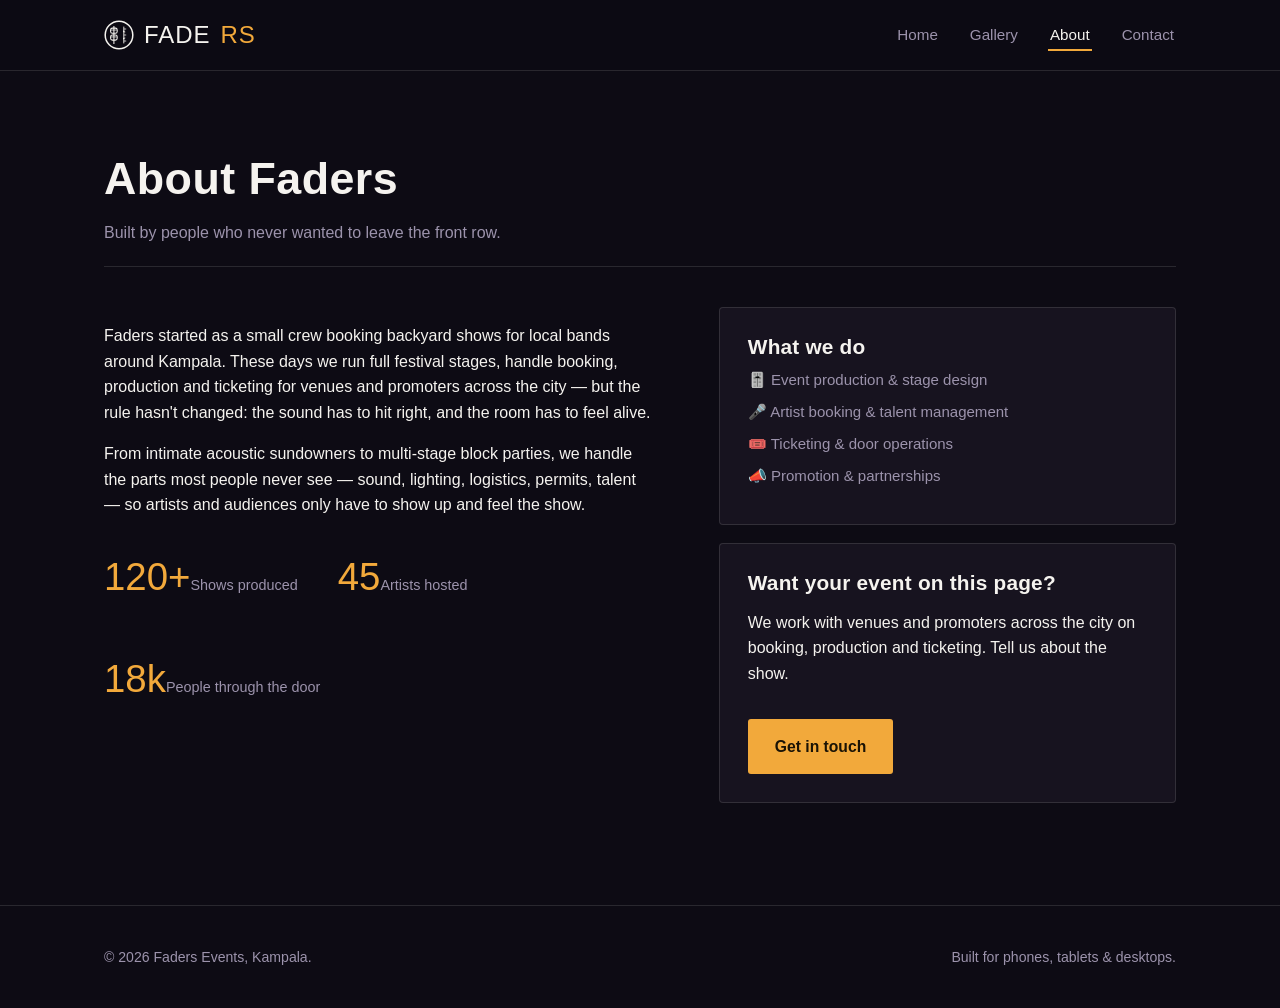
==== about.html @ ee106e18 "Add files via upload" ====
<!DOCTYPE html>
<html lang="en">
<head>
  <meta charset="UTF-8" />
  <meta name="viewport" content="width=device-width, initial-scale=1, viewport-fit=cover" />
  <title>About — Faders</title>
  <meta name="description" content="Faders is a Kampala-based concert and events crew — here's who we are, what we do, and the team behind the shows." />
  <meta http-equiv="Content-Security-Policy" content="default-src 'self'; img-src 'self' https: data:; style-src 'self' https://fonts.googleapis.com 'unsafe-inline'; font-src https://fonts.gstatic.com; script-src 'self';">
  <link rel="stylesheet" href="css/styles.css" />
</head>
<body>
  <a class="skip-link" href="#main">Skip to content</a>

  <header class="site-header">
    <nav class="nav">
      <a class="brand" href="index.html">
        <svg class="brand-mark" viewBox="0 0 100 100" aria-hidden="true" focusable="false">
          <circle cx="50" cy="50" r="46" fill="none" stroke="currentColor" stroke-width="5"/>
          <line x1="33" y1="20" x2="33" y2="80" stroke="currentColor" stroke-width="3.5"/>
          <rect x="22" y="27" width="22" height="17" rx="6" fill="none" stroke="currentColor" stroke-width="3.5"/>
          <line x1="23.5" y1="33.5" x2="42.5" y2="33.5" stroke="currentColor" stroke-width="2.5"/>
          <rect x="22" y="50" width="22" height="17" rx="6" fill="none" stroke="currentColor" stroke-width="3.5"/>
          <line x1="23.5" y1="56.5" x2="42.5" y2="56.5" stroke="currentColor" stroke-width="2.5"/>
          <line x1="66" y1="22" x2="66" y2="78" stroke="currentColor" stroke-width="3"/>
          <line x1="66" y1="30" x2="74" y2="30" stroke="currentColor" stroke-width="2.5"/>
          <line x1="66" y1="40" x2="71" y2="40" stroke="currentColor" stroke-width="2"/>
          <line x1="66" y1="50" x2="74" y2="50" stroke="currentColor" stroke-width="2.5"/>
          <line x1="66" y1="60" x2="71" y2="60" stroke="currentColor" stroke-width="2"/>
          <line x1="66" y1="70" x2="74" y2="70" stroke="currentColor" stroke-width="2.5"/>
          <circle cx="66" cy="38" r="2.6" fill="currentColor"/>
          <circle cx="66" cy="62" r="2.6" fill="currentColor"/>
        </svg>
        FADE<span>RS</span>
      </a>
      <button class="nav-toggle" aria-label="Toggle menu" aria-expanded="false">
        <span></span><span></span><span></span>
      </button>
      <ul class="nav-links">
        <li><a href="index.html">Home</a></li>
        <li><a href="gallery.html">Gallery</a></li>
        <li><a href="about.html" aria-current="page">About</a></li>
        <li><a href="contact.html">Contact</a></li>
      </ul>
    </nav>
  </header>

  <main id="main">
    <section class="section">
      <div class="container">
        <div class="section-head">
          <div>
            <h2>About Faders</h2>
            <p>Built by people who never wanted to leave the front row.</p>
          </div>
        </div>

        <div class="about-grid">
          <div>
            <p>
              Faders started as a small crew booking backyard shows for local bands
              around Kampala. These days we run full festival stages, handle
              booking, production and ticketing for venues and promoters across
              the city — but the rule hasn't changed: the sound has to hit right,
              and the room has to feel alive.
            </p>
            <p>
              From intimate acoustic sundowners to multi-stage block parties, we
              handle the parts most people never see — sound, lighting, logistics,
              permits, talent — so artists and audiences only have to show up and
              feel the show.
            </p>
            <div class="stat-row">
              <div class="stat"><span class="num">120+</span><span class="label">Shows produced</span></div>
              <div class="stat"><span class="num">45</span><span class="label">Artists hosted</span></div>
              <div class="stat"><span class="num">18k</span><span class="label">People through the door</span></div>
            </div>
          </div>
          <div>
            <div class="info-card">
              <h3>What we do</h3>
              <div class="row">🎚️ Event production &amp; stage design</div>
              <div class="row">🎤 Artist booking &amp; talent management</div>
              <div class="row">🎟️ Ticketing &amp; door operations</div>
              <div class="row">📣 Promotion &amp; partnerships</div>
            </div>
            <div class="info-card">
              <h3>Want your event on this page?</h3>
              <p style="max-width:none;">
                We work with venues and promoters across the city on booking,
                production and ticketing. Tell us about the show.
              </p>
              <a class="btn btn-primary" href="contact.html" style="margin-top:16px;">Get in touch</a>
            </div>
          </div>
        </div>
      </div>
    </section>
  </main>

  <footer class="site-footer">
    <div class="container footer-row">
      <span>© 2026 Faders Events, Kampala.</span>
      <span>Built for phones, tablets &amp; desktops.</span>
    </div>
  </footer>

  <script src="js/script.js"></script>
</body>
</html>
---- css/styles.css ----
/* =========================================================
   Faders — Concert & Event Site
   Token system
   Color:
     --ink        #0D0B14  (stage-black background)
     --ink-raised #17131F  (panels, slightly lifted)
     --paper      #F5F3EF  (primary text / light surfaces)
     --muted      #9C93AC  (secondary text, violet-grey)
     --amber      #F2A93B  (spotlight accent — primary)
     --magenta    #E63E8C  (secondary accent — used sparingly)
     --line       rgba(245,243,239,0.12) (hairline dividers)
   Type:
     Display: "Bebas Neue" — poster/ticket headline face
     Body:    "Work Sans"  — clean, humanist body face
   ========================================================= */

@import url('https://fonts.googleapis.com/css2?family=Bebas+Neue&family=Work+Sans:wght@400;500;600&display=swap');

:root{
  --ink: #0D0B14;
  --ink-raised: #17131F;
  --paper: #F5F3EF;
  --muted: #9C93AC;
  --amber: #F2A93B;
  --magenta: #E63E8C;
  --line: rgba(245,243,239,0.12);
  --max: 1120px;
}

*{ box-sizing: border-box; }
html{ scroll-behavior: smooth; }

body{
  margin:0;
  background: var(--ink);
  color: var(--paper);
  font-family: 'Work Sans', -apple-system, BlinkMacSystemFont, sans-serif;
  font-size: 16px;
  line-height: 1.6;
  -webkit-font-smoothing: antialiased;
}

img{ max-width:100%; display:block; }
a{ color: inherit; text-decoration:none; }

h1,h2,h3{
  font-family:'Bebas Neue', 'Work Sans', sans-serif;
  letter-spacing: 0.01em;
  line-height: 1.05;
  margin: 0 0 0.4em;
}
h1{ font-size: clamp(2.6rem, 7vw, 5.2rem); }
h2{ font-size: clamp(1.8rem, 4.2vw, 2.8rem); }
h3{ font-size: 1.3rem; }
p{ max-width: 62ch; color: var(--paper); }
p.lead{ color: var(--muted); font-size:1.05rem; max-width:56ch; }

.container{
  max-width: var(--max);
  margin: 0 auto;
  padding: 0 24px;
}

/* ---------- Header / nav ---------- */
.site-header{
  position: sticky; top:0; z-index: 50;
  background: rgba(13,11,20,0.86);
  backdrop-filter: blur(10px);
  border-bottom: 1px solid var(--line);
}
/* On the home page the header sits directly over the stage photo, so it's
   lighter than the solid version other pages use — the light beams show
   through at the very top, with the blur keeping the nav text readable. */
.site-header--home{
  background: rgba(13,11,20,0.4);
  border-bottom-color: transparent;
}
.nav{
  display:flex; align-items:center; justify-content:space-between;
  padding: 16px 24px;
  max-width: var(--max); margin:0 auto;
}
.brand{
  display:flex;
  align-items:center;
  gap: 10px;
  font-family:'Bebas Neue', sans-serif;
  font-size: 1.5rem;
  letter-spacing: 0.04em;
  color: var(--paper);
}
.brand span{ color: var(--amber); }
.brand-mark{
  width: 30px;
  height: 30px;
  color: var(--paper);
  flex-shrink:0;
}

.nav-links{
  display:flex; gap: 28px;
  list-style:none; margin:0; padding:0;
}
.nav-links a{
  color: var(--muted);
  font-weight:500;
  font-size: 0.95rem;
  padding: 6px 2px;
  border-bottom: 2px solid transparent;
  transition: color .2s ease, border-color .2s ease;
}
.nav-links a:hover,
.nav-links a[aria-current="page"]{
  color: var(--paper);
  border-color: var(--amber);
}

.nav-toggle{
  display:none;
  background:none; border:0; cursor:pointer;
  padding: 6px;
}
.nav-toggle span{
  display:block; width:24px; height:2px; margin:5px 0;
  background: var(--paper); transition: transform .2s ease, opacity .2s ease;
}

@media (max-width: 760px){
  .nav-toggle{ display:block; }
  .nav-links{
    position:absolute; top:100%; left:0; right:0;
    flex-direction:column; gap:0;
    background: var(--ink-raised);
    border-bottom: 1px solid var(--line);
    max-height:0; overflow:hidden;
    transition: max-height .25s ease;
  }
  .nav-links.open{ max-height: 320px; }
  .nav-links li{ border-top:1px solid var(--line); }
  .nav-links a{ display:block; padding: 16px 24px; border-bottom:none; }
}

/* ---------- Whole-page background photo ----------
   Fixed full-viewport layer behind every section on the home page — the
   photo is shown as given (cover + center, no cropping/repositioning),
   with a single flat dark tint on top just for text legibility. Because
   it's position:fixed (not background-attachment:fixed), it stays put
   while the page content scrolls over it, on desktop and mobile alike. */
.site-top-bg{
  position:fixed;
  top:0; left:0; right:0; bottom:0;
  z-index:-1;
  pointer-events:none;
  background-color: var(--ink);
  background-image:
    linear-gradient(rgba(13,11,20,0.55), rgba(13,11,20,0.55)),
    url("../images/hero-bg.jpg");
  background-repeat: no-repeat;
  background-position: center;
  background-size: cover;
}

.hero{
  position:relative;
  min-height: 560px;
  padding: 90px 0 120px;
  overflow:hidden;
  display:flex;
  align-items:center;
  justify-content:center;
}
.hero .container{
  text-align:center;
  display:flex;
  flex-direction:column;
  align-items:center;
}
.hero-badge{
  display:flex;
  flex-direction:column;
  align-items:center;
  gap: 10px;
  margin-bottom: 36px;
}
.hero-badge-mark{
  width: 92px;
  height: 92px;
  color: var(--paper);
}
.hero-badge-word{
  font-family:'Bebas Neue', sans-serif;
  font-size: 1.7rem;
  letter-spacing: 0.06em;
  color: var(--paper);
}
.hero h1{ max-width: 16ch; text-transform: uppercase; }
.hero .lead{ margin-top: 18px; max-width: 46ch; }

.btn{
  display:inline-flex; align-items:center; gap:8px;
  padding: 14px 26px;
  border-radius: 3px;
  font-weight:600; font-size:0.98rem;
  border: 1px solid transparent;
  cursor:pointer;
  transition: transform .15s ease, background .2s ease, border-color .2s ease;
}
.btn:active{ transform: translateY(1px); }
.btn-primary{ background: var(--amber); color: #1a1305; }
.btn-primary:hover{ background:#f7ba5a; }
.btn-ghost{ border-color: var(--line); color: var(--paper); }
.btn-ghost:hover{ border-color: var(--paper); }

/* ---------- Ticket-stub event list ---------- */
.section{ padding: 84px 0; }
.section-head{
  display:flex; align-items:baseline; justify-content:space-between;
  gap:24px; margin-bottom: 40px; flex-wrap:wrap;
  border-bottom: 1px solid var(--line);
  padding-bottom: 20px;
}
.section-head p{ color: var(--muted); margin:0; }

.tickets{ display:flex; flex-direction:column; gap:2px; }

.ticket{
  display:grid;
  grid-template-columns: 108px 1fr auto;
  align-items:center;
  gap: 24px;
  padding: 22px 8px;
  border-bottom: 1px dashed var(--line);
  position:relative;
}
.ticket:first-child{ border-top: 1px dashed var(--line); }

.ticket-date{
  font-family:'Bebas Neue', sans-serif;
  color: var(--amber);
  text-align:center;
  line-height:1;
}
.ticket-date .day{ font-size: 2.4rem; display:block; }
.ticket-date .mon{ font-size: 0.9rem; color: var(--muted); letter-spacing:0.08em; }

.ticket-info h3{ margin:0 0 6px; font-size:1.35rem; }
.ticket-info .meta{ color: var(--muted); font-size:0.92rem; }
.ticket-info .meta span:not(:last-child)::after{ content:"  •  "; color: var(--line); }

.ticket-price{ text-align:right; }
.ticket-price .amount{ display:block; font-weight:600; color: var(--paper); }
.ticket-price a{
  font-size:0.88rem; color: var(--magenta); font-weight:600;
}

@media (max-width: 620px){
  .ticket{ grid-template-columns: 72px 1fr; }
  .ticket-price{ grid-column: 1 / -1; text-align:left; margin-top:6px; }
}

/* ---------- About / stats ---------- */
.about-grid{
  display:grid; grid-template-columns: 1.1fr 0.9fr; gap: 56px; align-items:start;
}
.stat-row{ display:flex; gap: 40px; margin-top: 28px; flex-wrap:wrap; }
.stat .num{ font-family:'Bebas Neue', sans-serif; font-size:2.4rem; color: var(--amber); }
.stat .label{ color: var(--muted); font-size:0.9rem; }

@media (max-width: 820px){
  .about-grid{ grid-template-columns: 1fr; }
}

/* ---------- Gallery ---------- */
.filter-bar{
  display:flex; gap:10px; flex-wrap:wrap; margin-bottom: 32px;
}
.filter-btn{
  background:none; border:1px solid var(--line); color: var(--muted);
  padding: 9px 18px; border-radius: 999px; font-size:0.88rem; font-weight:500;
  cursor:pointer; transition: all .2s ease;
}
.filter-btn:hover{ border-color: var(--amber); color: var(--paper); }
.filter-btn.active{ background: var(--amber); border-color: var(--amber); color:#1a1305; }

.gallery-grid{
  display:grid;
  grid-template-columns: repeat(4, 1fr);
  grid-auto-rows: 160px;
  gap: 10px;
}
.gallery-item{
  position:relative; overflow:hidden; cursor:pointer;
  background: var(--ink-raised);
}
.gallery-item img{
  width:100%; height:100%; object-fit:cover;
  transition: transform .4s ease, filter .4s ease;
  filter: grayscale(0.15) contrast(1.05);
}
.gallery-item:hover img{ transform: scale(1.06); filter: grayscale(0) contrast(1.1); }
.gallery-item .tag{
  position:absolute; left:10px; bottom:10px;
  font-size:0.72rem; font-weight:600; letter-spacing:0.03em;
  color: var(--paper); background: rgba(13,11,20,0.72);
  padding: 5px 10px; border-radius:3px;
  backdrop-filter: blur(3px);
}

.gallery-item.big{ grid-row: span 2; grid-column: span 2; }

@media (max-width: 900px){
  .gallery-grid{ grid-template-columns: repeat(3, 1fr); grid-auto-rows: 130px; }
}
@media (max-width: 620px){
  .gallery-grid{ grid-template-columns: repeat(2, 1fr); grid-auto-rows: 120px; }
  .gallery-item.big{ grid-column: span 2; grid-row: span 1; }
}

/* Lightbox */
.lightbox{
  position:fixed; inset:0; background: rgba(8,7,12,0.94);
  display:none; align-items:center; justify-content:center;
  z-index: 100; padding: 24px;
}
.lightbox.open{ display:flex; }
.lightbox img{ max-width: min(920px, 92vw); max-height: 82vh; border-radius:4px; }
.lightbox-cap{ color: var(--muted); text-align:center; margin-top:14px; font-size:0.9rem; }
.lightbox-close{
  position:absolute; top:22px; right:26px;
  background:none; border:1px solid var(--line); color: var(--paper);
  width:40px; height:40px; border-radius:50%; font-size:1.1rem; cursor:pointer;
}
.lightbox-nav{
  position:absolute; top:50%; transform:translateY(-50%);
  background:none; border:1px solid var(--line); color: var(--paper);
  width:44px; height:44px; border-radius:50%; font-size:1.2rem; cursor:pointer;
}
.lightbox-prev{ left:20px; } .lightbox-next{ right:20px; }

/* ---------- Contact ---------- */
.contact-grid{
  display:grid; grid-template-columns: 1fr 0.85fr; gap: 56px;
}
.field{ margin-bottom: 20px; }
.field label{
  display:block; font-size:0.86rem; color: var(--muted); margin-bottom:8px; font-weight:500;
}
.field input, .field textarea{
  width:100%; background: var(--ink-raised); border: 1px solid var(--line);
  color: var(--paper); padding: 13px 14px; border-radius:4px; font-size:0.98rem;
  font-family: inherit;
}
.field input:focus, .field textarea:focus{
  outline: 2px solid var(--amber); outline-offset:1px; border-color: var(--amber);
}
.field .error{ color: var(--magenta); font-size:0.82rem; margin-top:6px; display:none; }
.field.invalid .error{ display:block; }
.field.invalid input, .field.invalid textarea{ border-color: var(--magenta); }

.form-status{
  margin-top:16px; padding:14px 16px; border-radius:4px; font-size:0.92rem;
  display:none; border:1px solid var(--line);
}
.form-status.show{ display:block; }
.form-status.ok{ color: var(--amber); border-color: var(--amber); }

.info-card{
  background: var(--ink-raised); border:1px solid var(--line); border-radius:4px;
  padding: 28px; margin-bottom:18px;
}
.info-card h3{ margin-bottom:10px; }
.info-card .row{ display:flex; gap:12px; color:var(--muted); margin-bottom:8px; font-size:0.94rem; }
.socials{ display:flex; gap:14px; margin-top:16px; }
.socials a{
  border:1px solid var(--line); border-radius:50%; width:38px; height:38px;
  display:flex; align-items:center; justify-content:center; font-size:0.85rem;
  color: var(--paper); transition: border-color .2s ease, color .2s ease;
}
.socials a:hover{ border-color: var(--amber); color: var(--amber); }

@media (max-width: 820px){
  .contact-grid{ grid-template-columns: 1fr; }
}

/* ---------- Footer ---------- */
.site-footer{
  border-top:1px solid var(--line);
  padding: 40px 0;
  color: var(--muted);
  font-size:0.88rem;
  background: rgba(13,11,20,0.55);
}
.footer-row{
  display:flex; justify-content:space-between; align-items:center; flex-wrap:wrap; gap:12px;
}

/* ---------- Utility ---------- */
.skip-link{
  position:absolute; left:-999px; top:0;
  background: var(--amber); color:#1a1305; padding:10px 16px; z-index:200;
}
.skip-link:focus{ left: 12px; top:12px; }

@media (prefers-reduced-motion: reduce){
  *{ animation-duration:0.001ms !important; transition-duration:0.001ms !important; }
}
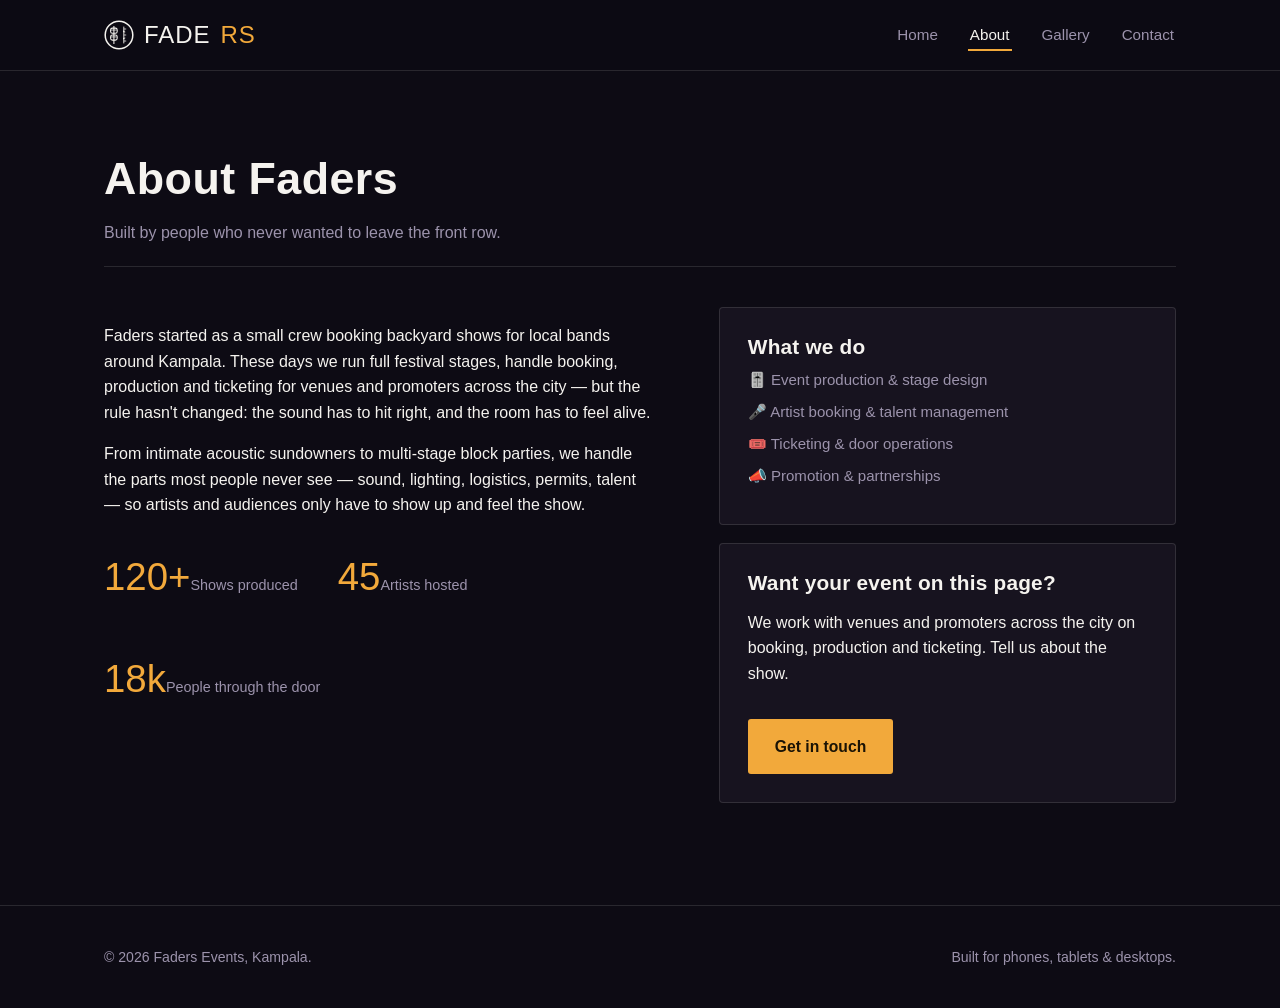
==== commit 56e695f5: "Update about.html" ====
--- a/about.html
+++ b/about.html
@@ -37,8 +37,8 @@
       </button>
       <ul class="nav-links">
         <li><a href="index.html">Home</a></li>
+        <li><a href="about.html" aria-current="page">About</a></li>
         <li><a href="gallery.html">Gallery</a></li>
-        <li><a href="about.html" aria-current="page">About</a></li>
         <li><a href="contact.html">Contact</a></li>
       </ul>
     </nav>
--- a/css/styles.css
+++ b/css/styles.css
@@ -169,23 +169,29 @@
   align-items:center;
   justify-content:center;
 }
-.hero .container{
-  text-align:center;
+.hero-row{
+  display:flex;
+  align-items:center;
+  justify-content:space-between;
+  gap: 48px;
+}
+.hero-content{
+  text-align:left;
   display:flex;
   flex-direction:column;
-  align-items:center;
+  align-items:flex-start;
 }
 .hero-badge{
   display:flex;
-  flex-direction:column;
   align-items:center;
   gap: 10px;
-  margin-bottom: 36px;
+  margin-bottom: 28px;
 }
 .hero-badge-mark{
-  width: 92px;
-  height: 92px;
-  color: var(--paper);
+  width: 54px;
+  height: 54px;
+  color: var(--paper);
+  flex-shrink:0;
 }
 .hero-badge-word{
   font-family:'Bebas Neue', sans-serif;
@@ -195,6 +201,36 @@
 }
 .hero h1{ max-width: 16ch; text-transform: uppercase; }
 .hero .lead{ margin-top: 18px; max-width: 46ch; }
+
+/* Shifts the hero's left edge closer to the browser edge than the
+   24px every other section uses — this is the knob to turn if you want
+   the headline to sit further left (lower number) or further right
+   (higher number, up to 24px to match the rest of the site). */
+.hero .container{
+  padding-left: 0px;
+}
+
+/* Right-side logo slot — empty (and invisible) until you add your own
+   image at images/logo.png; sized so a square or landscape logo both sit
+   nicely without stretching. */
+.hero-logo{
+  flex-shrink:0;
+  width: 180px;
+  max-width: 32vw;
+}
+.hero-logo img{
+  width:100%;
+  height:auto;
+}
+
+@media (max-width: 760px){
+  .hero-row{
+    flex-direction:column-reverse;
+    gap: 28px;
+    text-align:left;
+  }
+  .hero-logo{ width: 120px; max-width: 40vw; }
+}
 
 .btn{
   display:inline-flex; align-items:center; gap:8px;
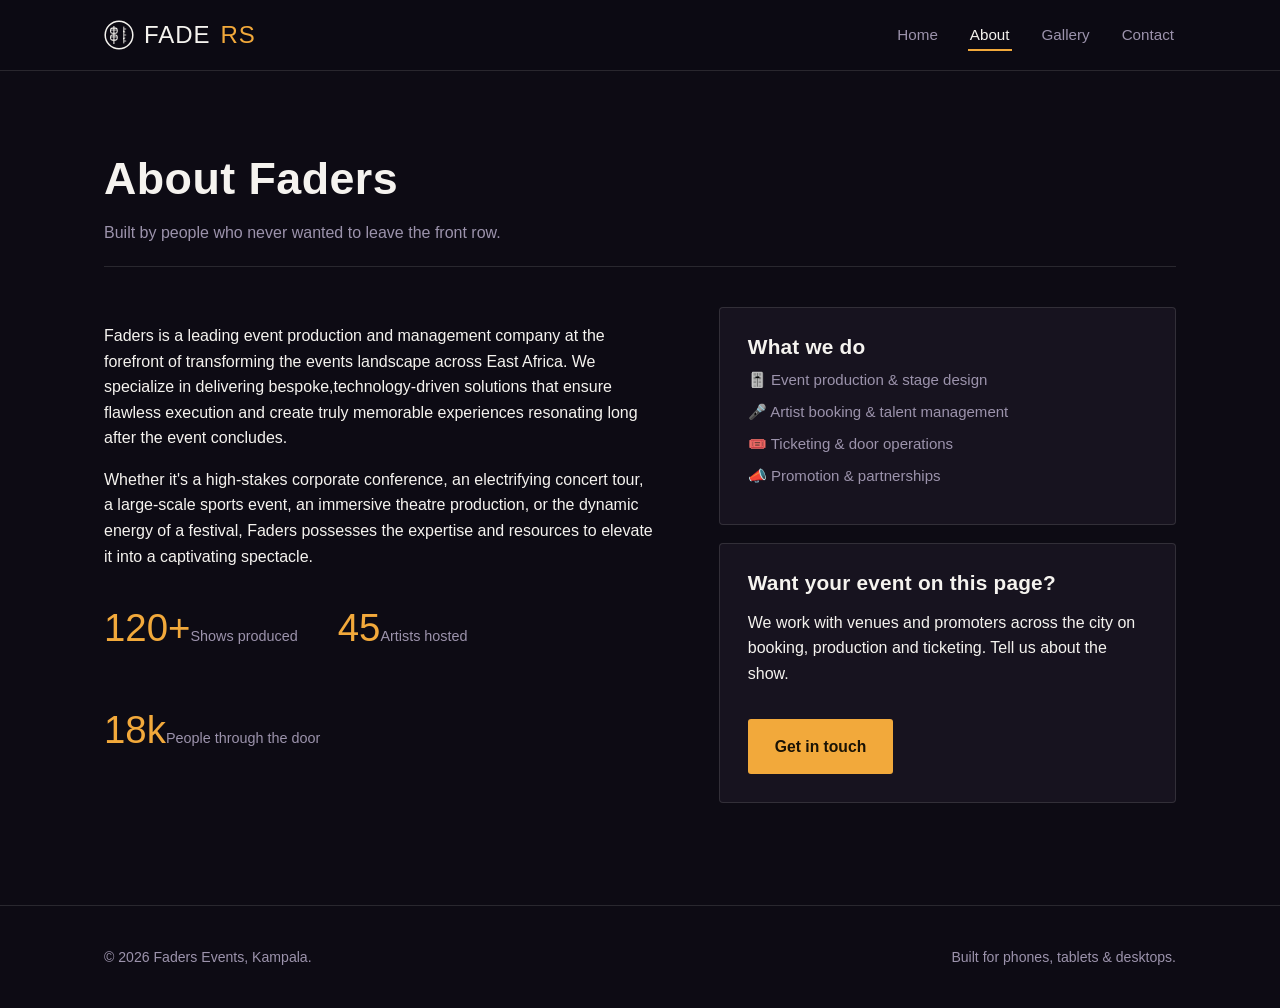
==== commit b7825907: "Revise about section for clarity and detail" ====
--- a/about.html
+++ b/about.html
@@ -57,17 +57,17 @@
         <div class="about-grid">
           <div>
             <p>
-              Faders started as a small crew booking backyard shows for local bands
-              around Kampala. These days we run full festival stages, handle
-              booking, production and ticketing for venues and promoters across
-              the city — but the rule hasn't changed: the sound has to hit right,
-              and the room has to feel alive.
+              Faders is a leading event production and management company at the
+              forefront of transforming the events landscape across East Africa. We
+              specialize in delivering bespoke,technology-driven solutions that
+              ensure flawless execution and create truly memorable experiences resonating
+              long after the event concludes.
             </p>
             <p>
-              From intimate acoustic sundowners to multi-stage block parties, we
-              handle the parts most people never see — sound, lighting, logistics,
-              permits, talent — so artists and audiences only have to show up and
-              feel the show.
+              Whether it's a high-stakes corporate conference, an electrifying concert tour,
+              a large-scale sports event, an immersive theatre production, or the dynamic
+              energy of a festival, Faders possesses the expertise and resources to elevate it
+              into a captivating spectacle. 
             </p>
             <div class="stat-row">
               <div class="stat"><span class="num">120+</span><span class="label">Shows produced</span></div>
--- a/css/styles.css
+++ b/css/styles.css
@@ -156,7 +156,7 @@
     linear-gradient(rgba(13,11,20,0.55), rgba(13,11,20,0.55)),
     url("../images/hero-bg.jpg");
   background-repeat: no-repeat;
-  background-position: center;
+  background-position: center top;
   background-size: cover;
 }
 
@@ -207,7 +207,9 @@
    the headline to sit further left (lower number) or further right
    (higher number, up to 24px to match the rest of the site). */
 .hero .container{
-  padding-left: 0px;
+  max-width: none;
+  margin-left: 0;
+  padding-left: 8px;
 }
 
 /* Right-side logo slot — empty (and invisible) until you add your own
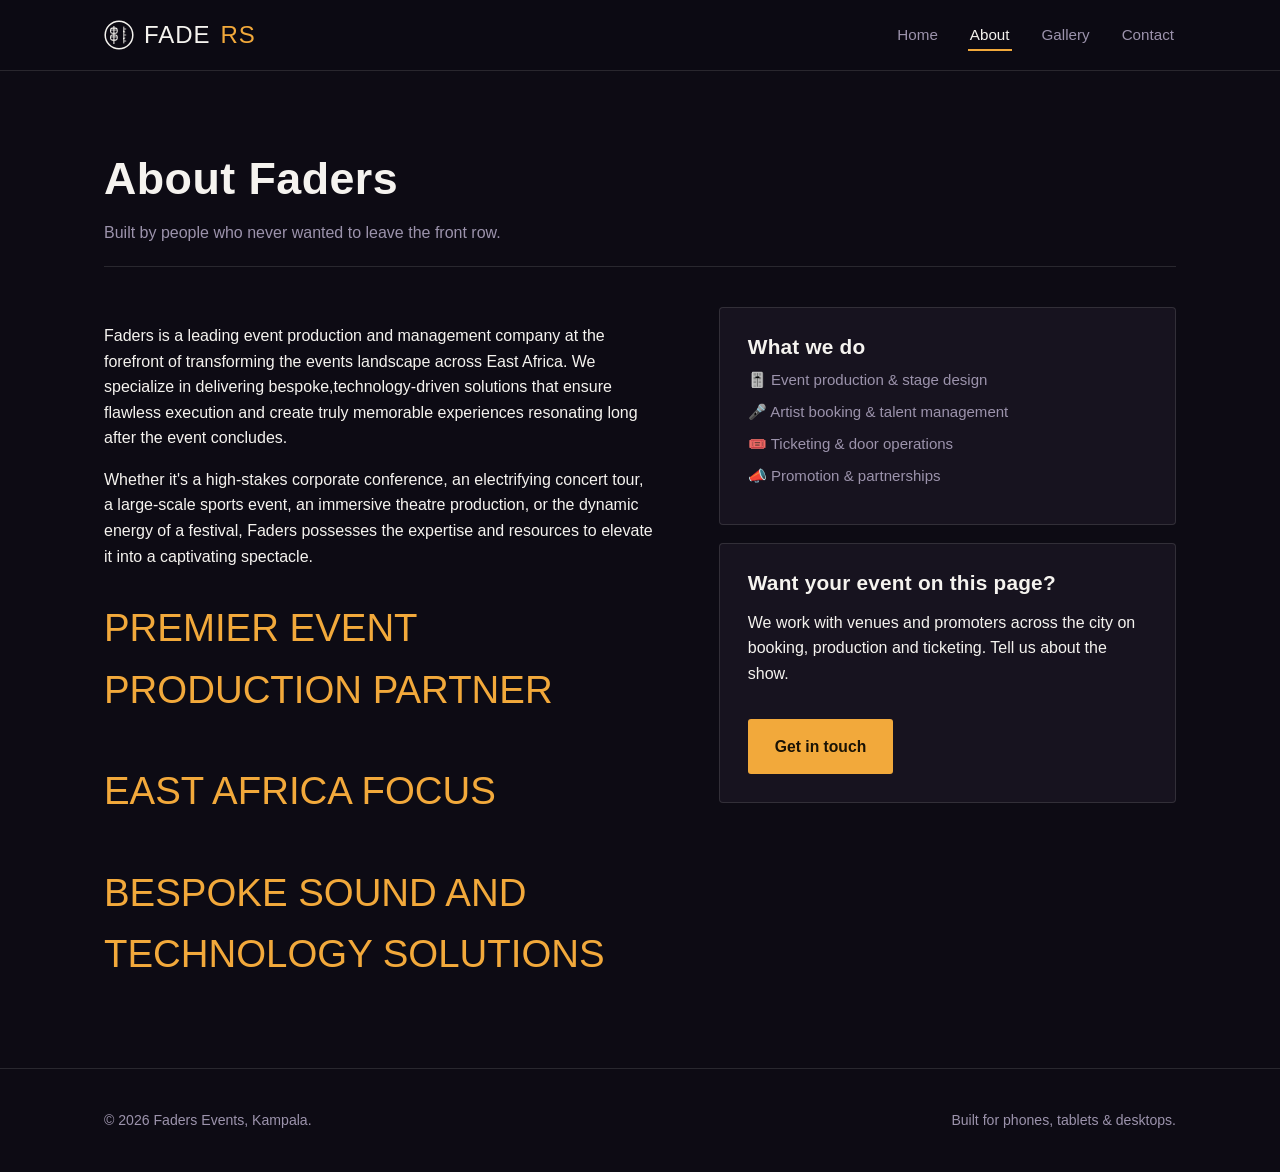
==== commit 3ba13716: "Update statistics section in about.html" ====
--- a/about.html
+++ b/about.html
@@ -70,9 +70,9 @@
               into a captivating spectacle. 
             </p>
             <div class="stat-row">
-              <div class="stat"><span class="num">120+</span><span class="label">Shows produced</span></div>
-              <div class="stat"><span class="num">45</span><span class="label">Artists hosted</span></div>
-              <div class="stat"><span class="num">18k</span><span class="label">People through the door</span></div>
+              <div class="stat"><span class="num">PREMIER EVENT PRODUCTION PARTNER</span><span class="label"></span></div>
+              <div class="stat"><span class="num">EAST AFRICA FOCUS</span><span class="label"></span></div>
+              <div class="stat"><span class="num">BESPOKE SOUND AND TECHNOLOGY SOLUTIONS</span><span class="label"></span></div>
             </div>
           </div>
           <div>
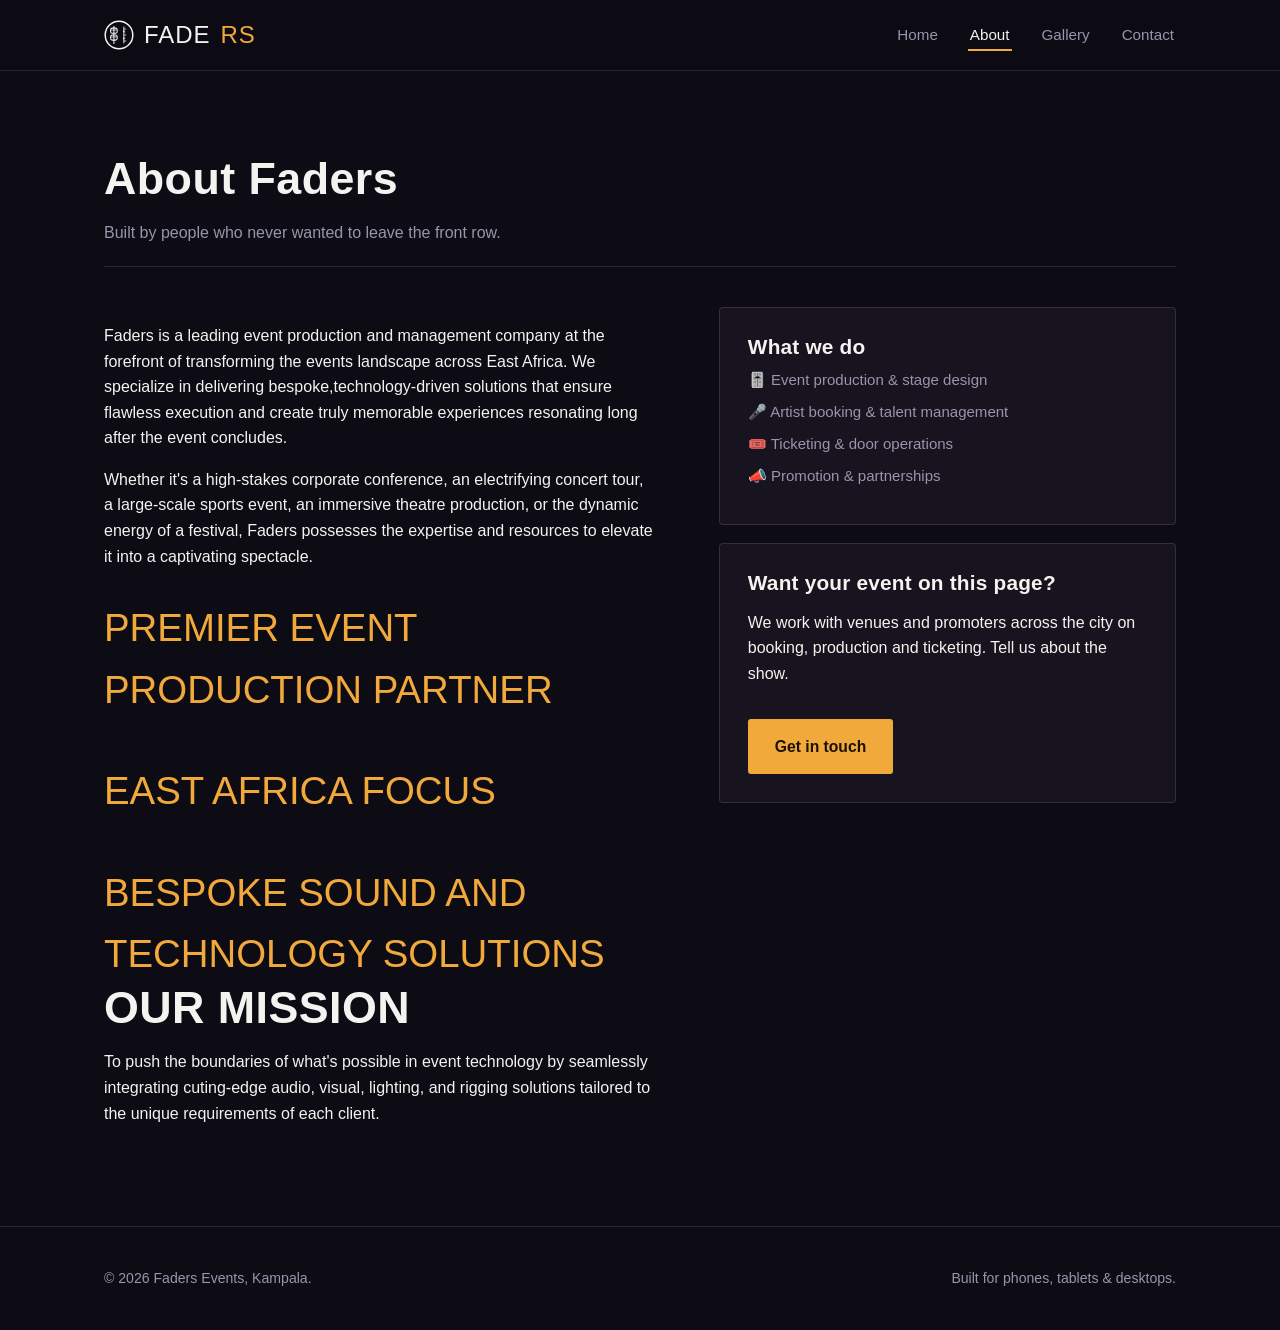
==== commit 5d4bd3bd: "Update about.html" ====
--- a/about.html
+++ b/about.html
@@ -74,6 +74,11 @@
               <div class="stat"><span class="num">EAST AFRICA FOCUS</span><span class="label"></span></div>
               <div class="stat"><span class="num">BESPOKE SOUND AND TECHNOLOGY SOLUTIONS</span><span class="label"></span></div>
             </div>
+
+            <h2>OUR MISSION</h2>
+            <P>To push the boundaries of what's possible in event technology by
+            seamlessly integrating cuting-edge audio, visual, lighting, and rigging
+            solutions tailored to the unique requirements of each client. </P>
           </div>
           <div>
             <div class="info-card">
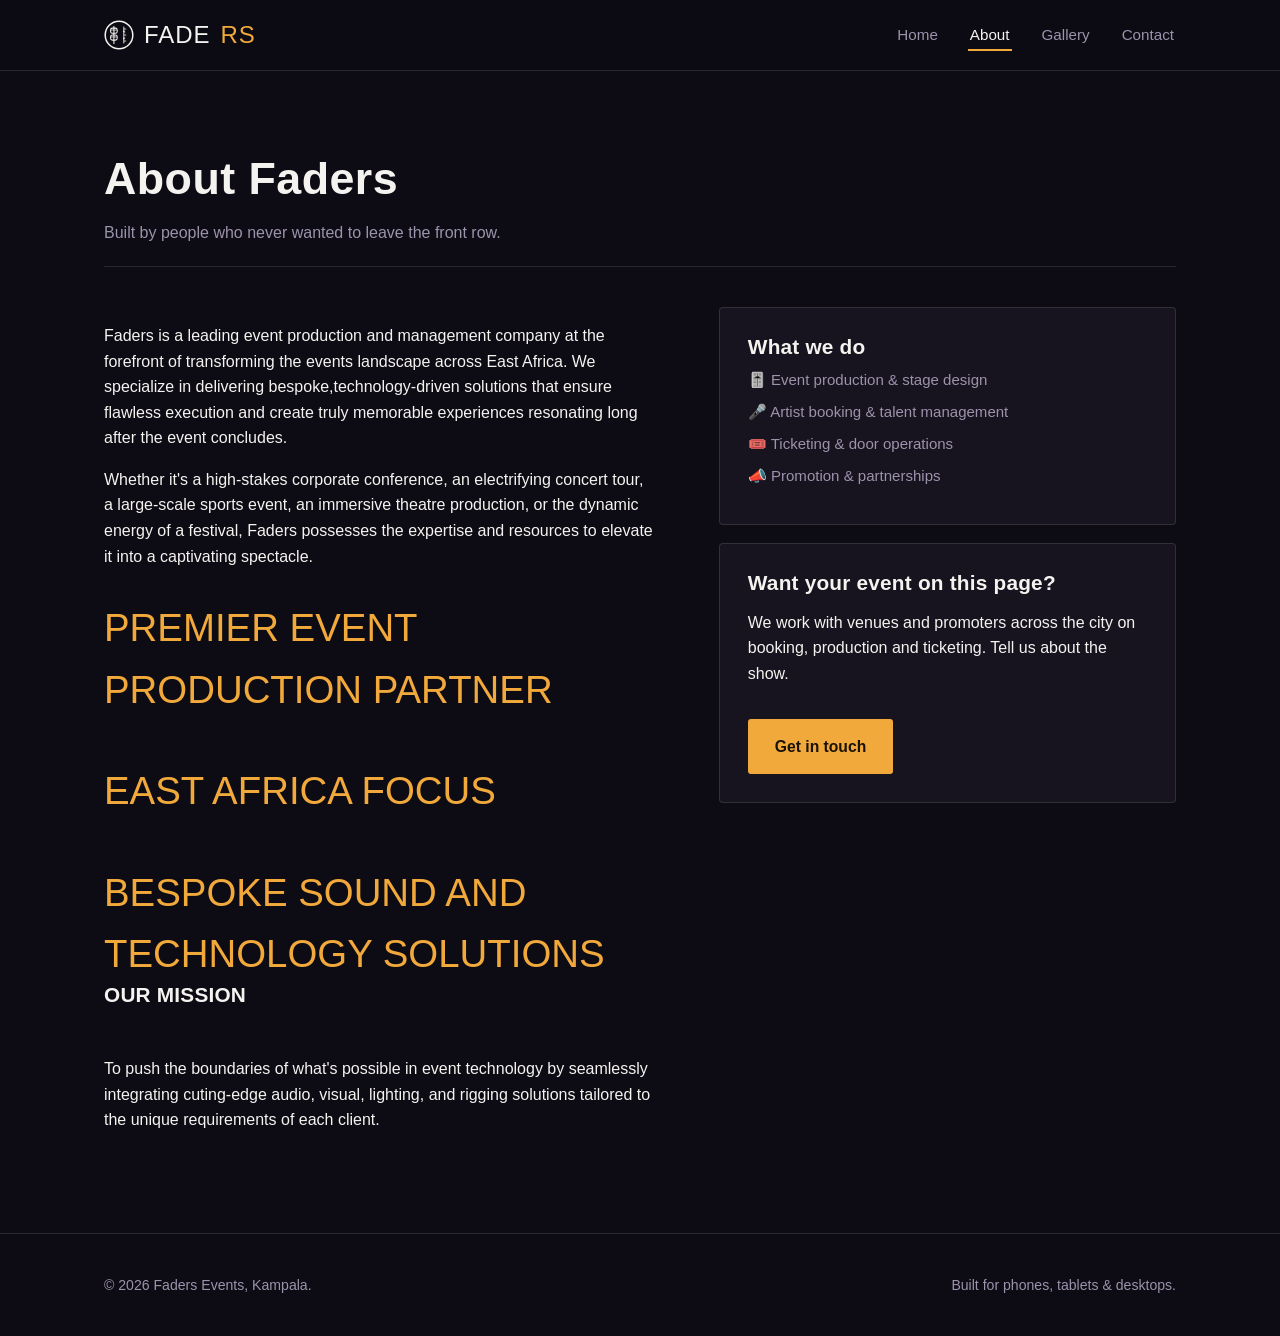
==== commit f24cb7bf: "Update statistics section and change heading level" ====
--- a/about.html
+++ b/about.html
@@ -70,12 +70,12 @@
               into a captivating spectacle. 
             </p>
             <div class="stat-row">
-              <div class="stat"><span class="num">PREMIER EVENT PRODUCTION PARTNER</span><span class="label"></span></div>
-              <div class="stat"><span class="num">EAST AFRICA FOCUS</span><span class="label"></span></div>
-              <div class="stat"><span class="num">BESPOKE SOUND AND TECHNOLOGY SOLUTIONS</span><span class="label"></span></div>
+              <div class="stat"><span class="num">PREMIER EVENT PRODUCTION PARTNER</span></div>
+              <div class="stat"><span class="num">EAST AFRICA FOCUS</span></div>
+              <div class="stat"><span class="num">BESPOKE SOUND AND TECHNOLOGY SOLUTIONS</span></div>
             </div>
 
-            <h2>OUR MISSION</h2>
+            <h3>OUR MISSION</h3><br>
             <P>To push the boundaries of what's possible in event technology by
             seamlessly integrating cuting-edge audio, visual, lighting, and rigging
             solutions tailored to the unique requirements of each client. </P>
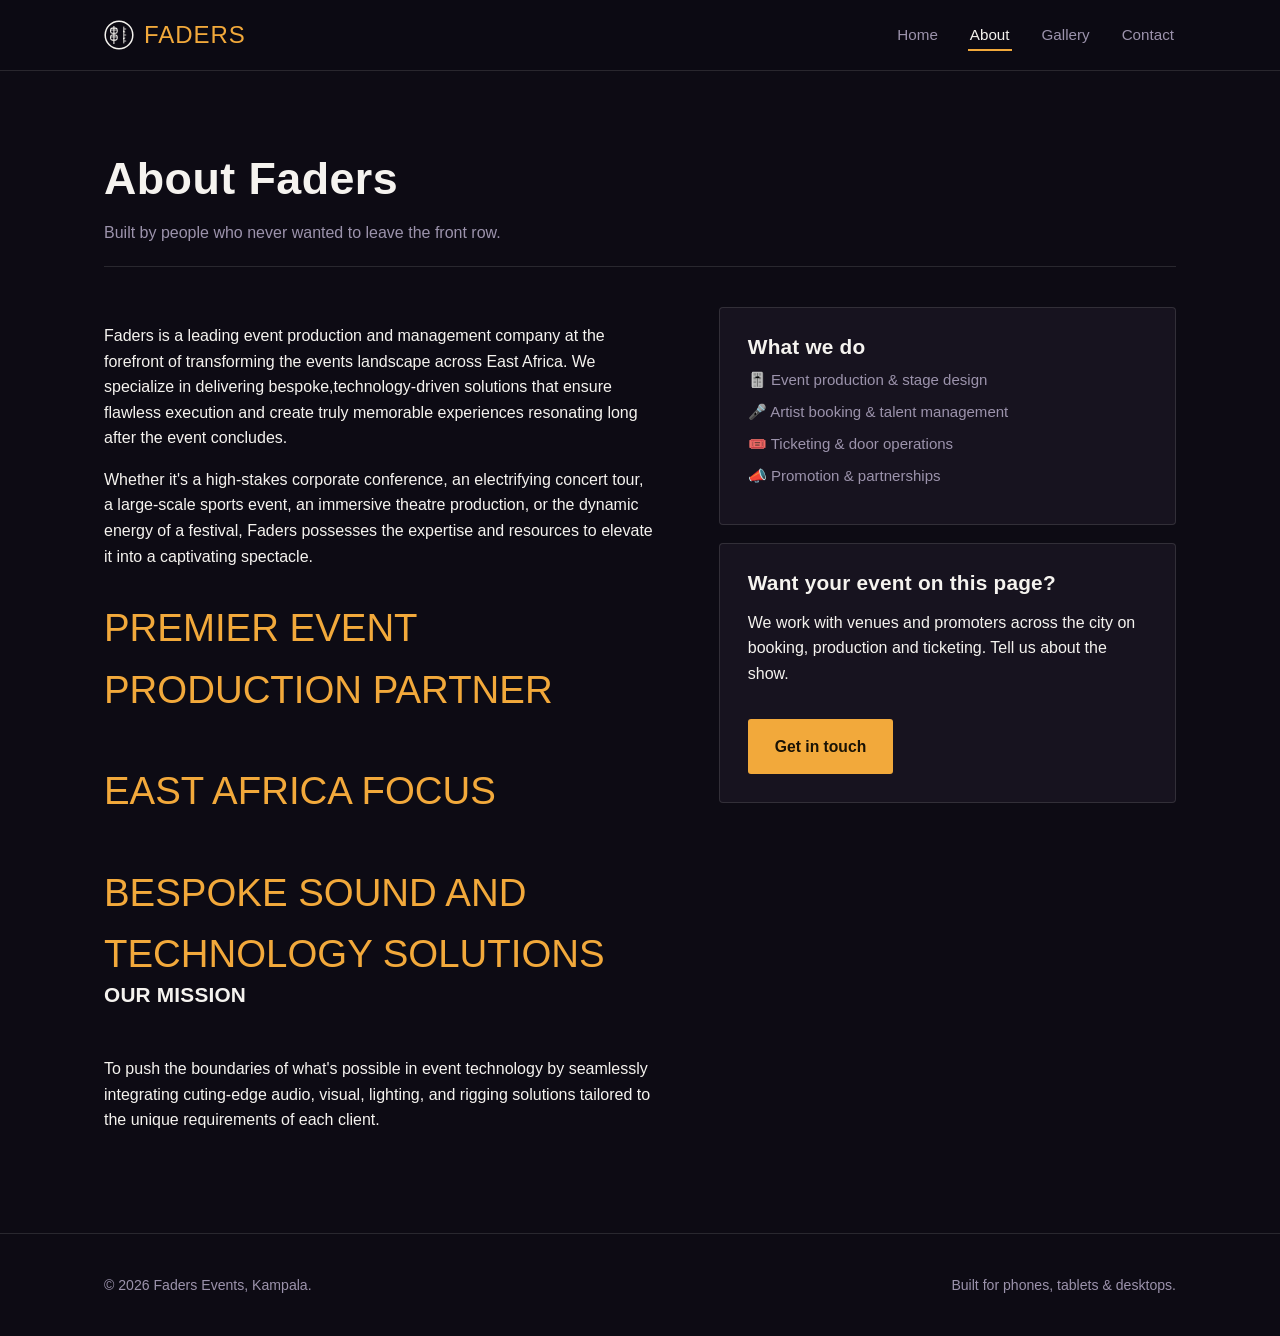
==== commit 598b3520: "Update 'FADE' to 'FADERS' in about.html" ====
--- a/about.html
+++ b/about.html
@@ -30,7 +30,7 @@
           <circle cx="66" cy="38" r="2.6" fill="currentColor"/>
           <circle cx="66" cy="62" r="2.6" fill="currentColor"/>
         </svg>
-        FADE<span>RS</span>
+        <span>FADERS</span>
       </a>
       <button class="nav-toggle" aria-label="Toggle menu" aria-expanded="false">
         <span></span><span></span><span></span>
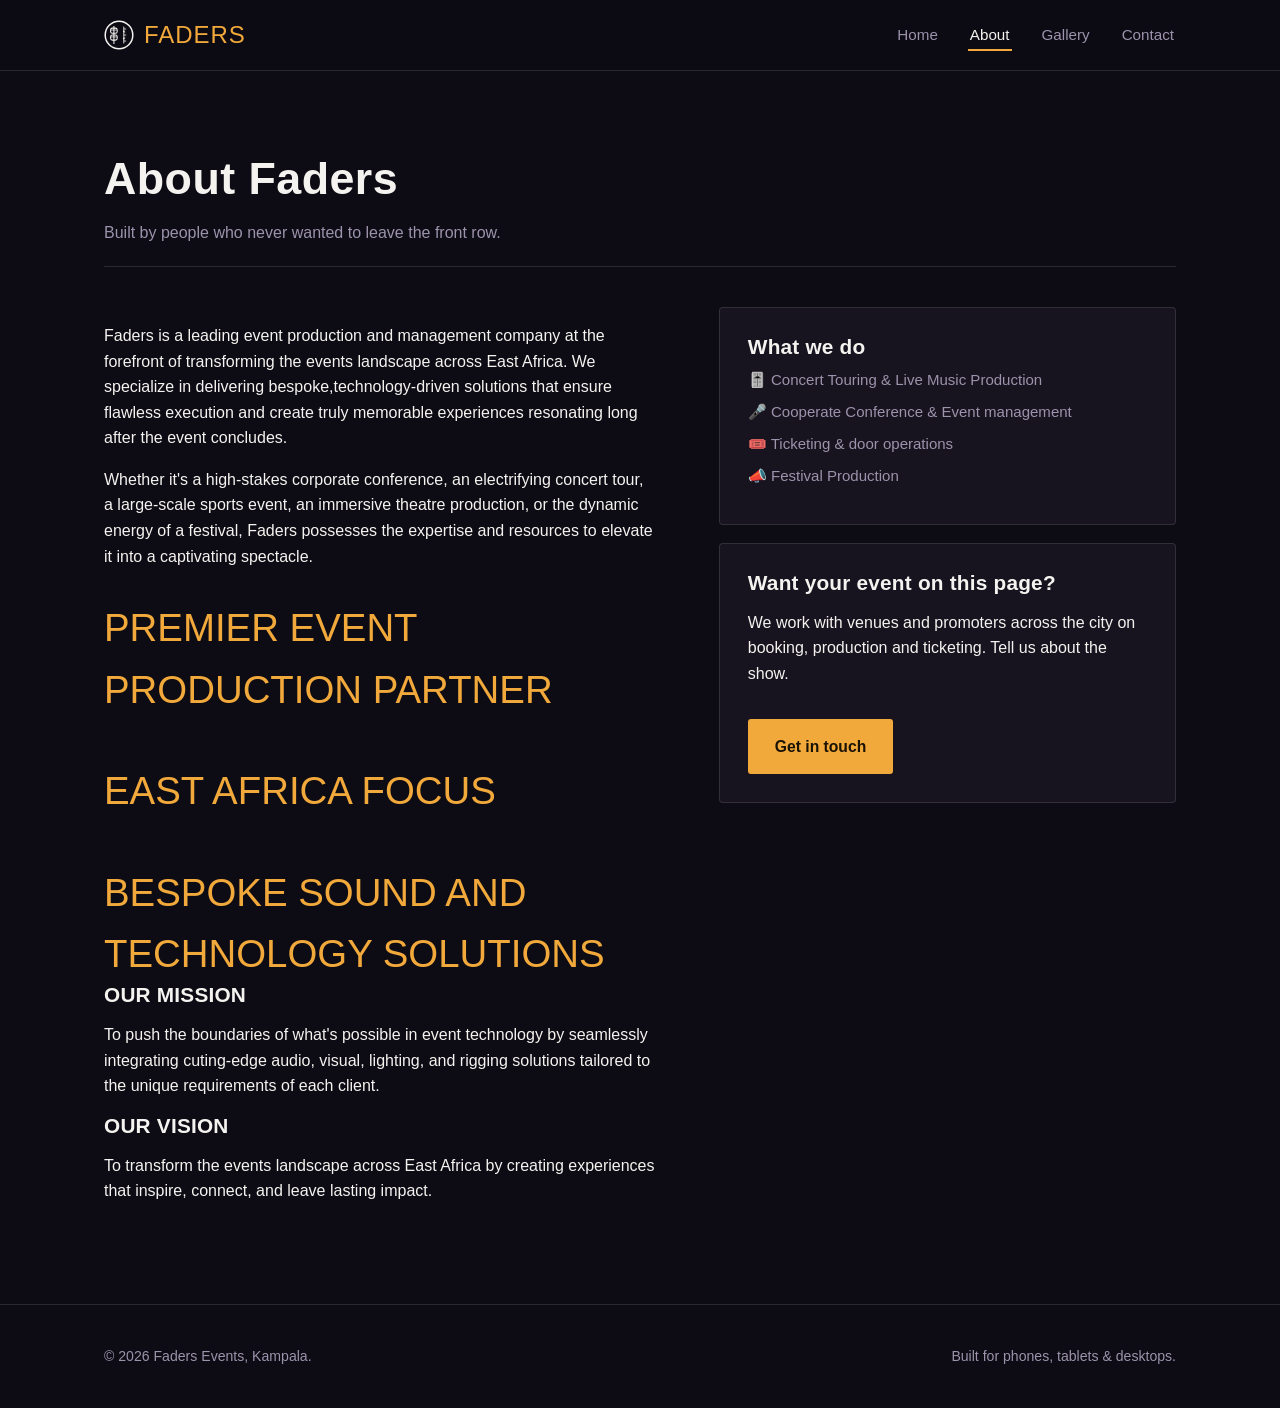
==== commit 005f0072: "Update about.html" ====
--- a/about.html
+++ b/about.html
@@ -75,18 +75,22 @@
               <div class="stat"><span class="num">BESPOKE SOUND AND TECHNOLOGY SOLUTIONS</span></div>
             </div>
 
-            <h3>OUR MISSION</h3><br>
+            <h3>OUR MISSION</h3>
             <P>To push the boundaries of what's possible in event technology by
             seamlessly integrating cuting-edge audio, visual, lighting, and rigging
             solutions tailored to the unique requirements of each client. </P>
+
+            <h3>OUR VISION</h3>
+            <P>To transform the events landscape across East Africa by creating experiences that inspire, connect,
+            and leave lasting impact.</P>
           </div>
           <div>
             <div class="info-card">
               <h3>What we do</h3>
-              <div class="row">🎚️ Event production &amp; stage design</div>
-              <div class="row">🎤 Artist booking &amp; talent management</div>
+              <div class="row">🎚️ Concert Touring &amp; Live Music Production</div>
+              <div class="row">🎤 Cooperate Conference &amp; Event management</div>
               <div class="row">🎟️ Ticketing &amp; door operations</div>
-              <div class="row">📣 Promotion &amp; partnerships</div>
+              <div class="row">📣 Festival Production</div>
             </div>
             <div class="info-card">
               <h3>Want your event on this page?</h3>
--- a/css/styles.css
+++ b/css/styles.css
@@ -156,7 +156,7 @@
     linear-gradient(rgba(13,11,20,0.55), rgba(13,11,20,0.55)),
     url("../images/hero-bg.jpg");
   background-repeat: no-repeat;
-  background-position: center top;
+  background-position: center;
   background-size: cover;
 }
 
@@ -209,7 +209,7 @@
 .hero .container{
   max-width: none;
   margin-left: 0;
-  padding-left: 8px;
+  padding-left: 70px;
 }
 
 /* Right-side logo slot — empty (and invisible) until you add your own
@@ -308,6 +308,50 @@
   .about-grid{ grid-template-columns: 1fr; }
 }
 
+/* ---------- Selected work (case-study cards) ---------- */
+.work-grid{
+  display:grid;
+  grid-template-columns: 1fr 1fr;
+  gap: 52px 40px;
+}
+.work-item h3{
+  text-transform:uppercase;
+  font-size: 1.55rem;
+  letter-spacing: 0.02em;
+  margin-bottom: 10px;
+}
+.work-item p{
+  color: var(--muted);
+  margin-bottom: 18px;
+  max-width: none;
+}
+.work-photo{
+  position:relative;
+  overflow:hidden;
+  border-radius: 14px;
+  border: 1px solid var(--line);
+  cursor:pointer;
+  background: var(--ink-raised);
+}
+.work-photo img{
+  width:100%;
+  height:auto;
+  display:block;
+  transition: transform .4s ease, filter .4s ease;
+  filter: grayscale(0.15) contrast(1.05);
+}
+.work-photo:hover img{
+  transform: scale(1.06);
+  filter: grayscale(0) contrast(1.1);
+}
+
+@media (max-width: 760px){
+  .work-grid{
+    grid-template-columns: 1fr;
+    gap: 36px;
+  }
+}
+
 /* ---------- Gallery ---------- */
 .filter-bar{
   display:flex; gap:10px; flex-wrap:wrap; margin-bottom: 32px;
